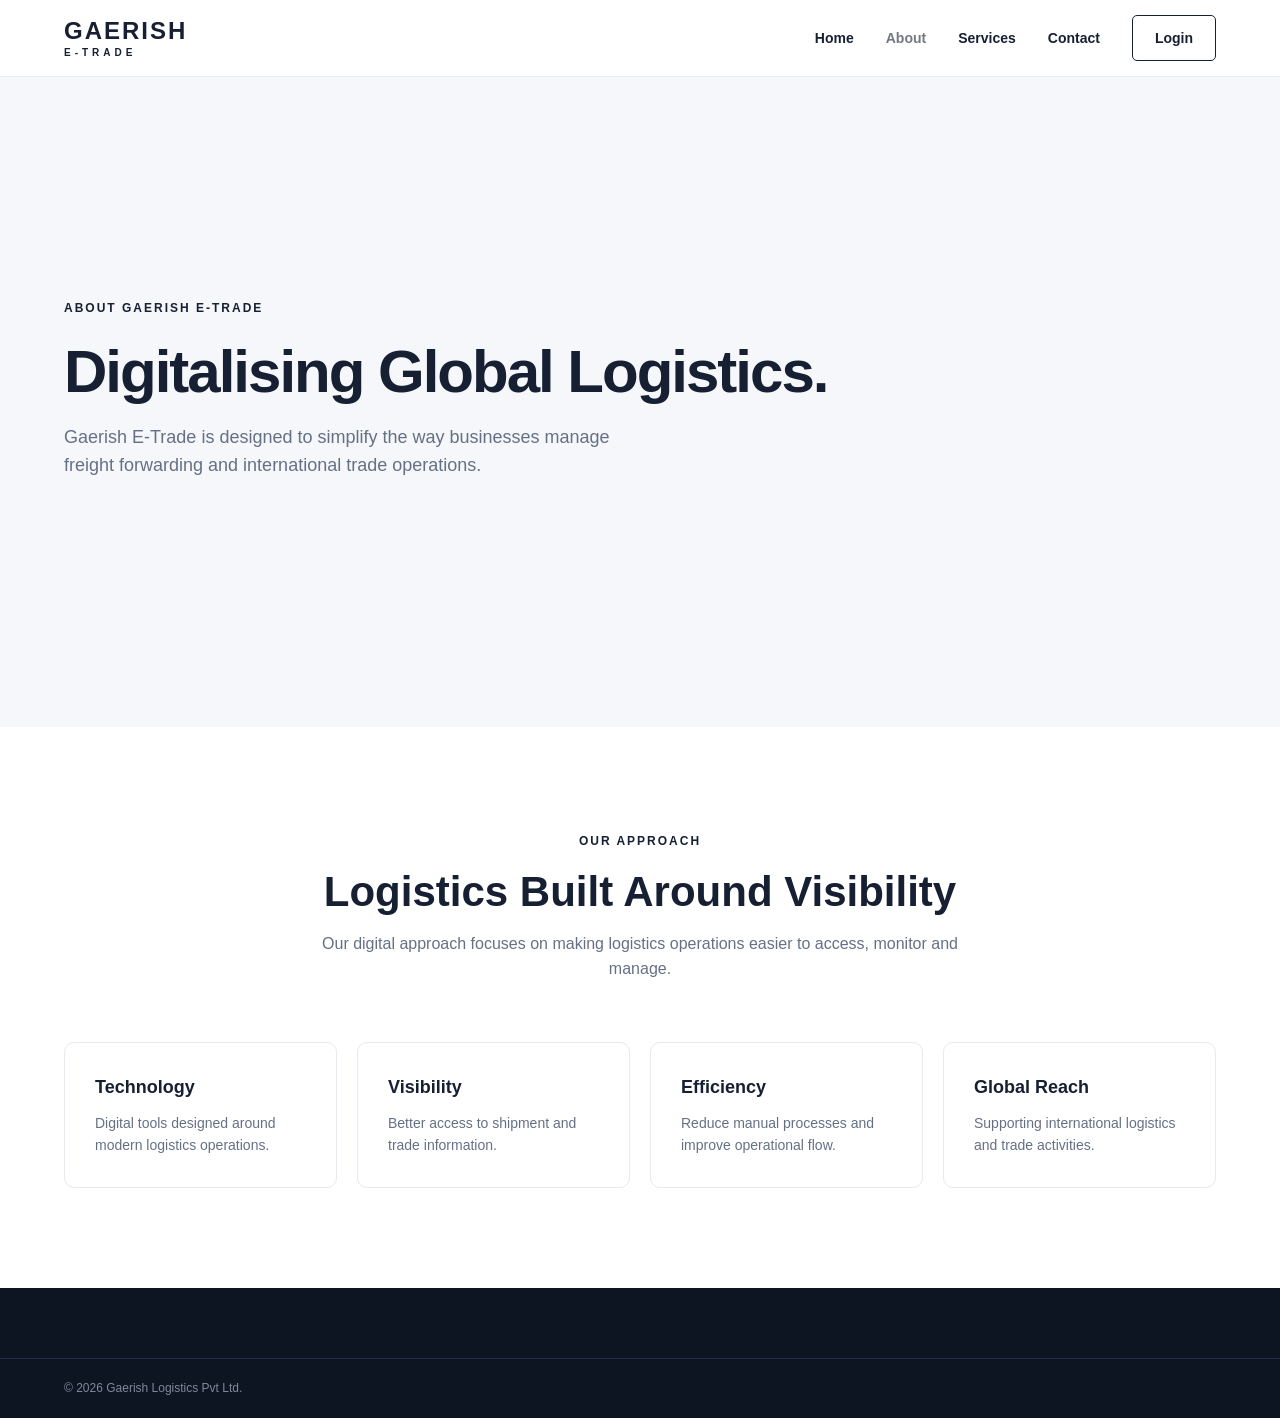
==== pages/about.html @ 7af6702e "Create about.html" ====
<!DOCTYPE html>
<html lang="en">

<head>

    <meta charset="UTF-8">

    <meta name="viewport"
          content="width=device-width, initial-scale=1.0">

    <title>About | Gaerish E-Trade</title>

    <link rel="stylesheet" href="../css/style.css">
    <link rel="stylesheet" href="../css/responsive.css">

</head>


<body>


<header class="header">

    <div class="container nav-container">

        <a href="../index.html" class="logo">

            <span class="logo-main">GAERISH</span>
            <span class="logo-sub">E-TRADE</span>

        </a>


        <nav class="navbar">

            <a href="../index.html">Home</a>
            <a href="about.html" class="active">About</a>
            <a href="services.html">Services</a>
            <a href="contact.html">Contact</a>

            <a href="login.html" class="login-btn">
                Login
            </a>

        </nav>

    </div>

</header>


<section class="hero">

    <div class="container">

        <span class="eyebrow">
            ABOUT GAERISH E-TRADE
        </span>

        <h1>
            Digitalising Global Logistics.
        </h1>

        <p>
            Gaerish E-Trade is designed to simplify the way businesses
            manage freight forwarding and international trade operations.
        </p>

    </div>

</section>


<section class="features">

    <div class="container">

        <div class="section-heading">

            <span class="eyebrow">
                OUR APPROACH
            </span>

            <h2>
                Logistics Built Around Visibility
            </h2>

            <p>
                Our digital approach focuses on making logistics
                operations easier to access, monitor and manage.
            </p>

        </div>


        <div class="feature-grid">

            <div class="feature-card">
                <h3>Technology</h3>
                <p>
                    Digital tools designed around modern logistics operations.
                </p>
            </div>

            <div class="feature-card">
                <h3>Visibility</h3>
                <p>
                    Better access to shipment and trade information.
                </p>
            </div>

            <div class="feature-card">
                <h3>Efficiency</h3>
                <p>
                    Reduce manual processes and improve operational flow.
                </p>
            </div>

            <div class="feature-card">
                <h3>Global Reach</h3>
                <p>
                    Supporting international logistics and trade activities.
                </p>
            </div>

        </div>

    </div>

</section>


<footer class="footer">

    <div class="footer-bottom">

        <div class="container">
            © <span class="current-year"></span>
            Gaerish Logistics Pvt Ltd.
        </div>

    </div>

</footer>


<script src="../js/main.js"></script>

</body>

</html>
---- css/style.css ----
/* =========================================
   GAERISH E-TRADE
   MAIN STYLESHEET
========================================= */

* {
    margin: 0;
    padding: 0;
    box-sizing: border-box;
}

html {
    scroll-behavior: smooth;
}

body {
    font-family: Arial, Helvetica, sans-serif;
    color: #172033;
    background: #ffffff;
    line-height: 1.6;
}

a {
    text-decoration: none;
    color: inherit;
}

.container {
    width: 90%;
    max-width: 1200px;
    margin: auto;
}


/* =========================================
   HEADER
========================================= */

.header {
    background: #ffffff;
    border-bottom: 1px solid #e8ebf0;
    position: sticky;
    top: 0;
    z-index: 1000;
}

.nav-container {
    height: 76px;
    display: flex;
    align-items: center;
    justify-content: space-between;
}


/* LOGO */

.logo {
    display: flex;
    flex-direction: column;
    line-height: 1;
}

.logo-main {
    font-size: 24px;
    font-weight: 800;
    letter-spacing: 2px;
}

.logo-sub {
    font-size: 10px;
    letter-spacing: 4px;
    margin-top: 5px;
    font-weight: 600;
}


/* NAVIGATION */

.navbar {
    display: flex;
    align-items: center;
    gap: 32px;
}

.navbar a {
    font-size: 14px;
    font-weight: 600;
    transition: 0.3s;
}

.navbar a:hover,
.navbar a.active {
    opacity: 0.6;
}

.login-btn {
    padding: 11px 22px;
    border: 1px solid #172033;
    border-radius: 5px;
}

.login-btn:hover {
    background: #172033;
    color: #ffffff;
    opacity: 1 !important;
}

.menu-toggle {
    display: none;
    background: none;
    border: none;
    font-size: 25px;
    cursor: pointer;
}


/* =========================================
   HERO
========================================= */

.hero {
    min-height: 650px;
    display: flex;
    align-items: center;
    background: #f5f7fa;
}

.hero-content {
    display: grid;
    grid-template-columns: 1.1fr 0.9fr;
    gap: 70px;
    align-items: center;
}

.eyebrow {
    font-size: 12px;
    font-weight: 700;
    letter-spacing: 2px;
    text-transform: uppercase;
}

.hero h1 {
    font-size: 60px;
    line-height: 1.05;
    margin: 20px 0;
    letter-spacing: -2px;
}

.hero h1 span {
    display: block;
}

.hero p {
    max-width: 600px;
    font-size: 18px;
    color: #667085;
    margin-bottom: 30px;
}

.hero-buttons {
    display: flex;
    gap: 15px;
}


/* BUTTONS */

.btn {
    display: inline-block;
    padding: 14px 26px;
    border-radius: 5px;
    font-weight: 700;
    font-size: 14px;
    transition: 0.3s;
}

.btn-primary {
    background: #172033;
    color: white;
}

.btn-primary:hover {
    transform: translateY(-2px);
}

.btn-secondary {
    border: 1px solid #172033;
}

.btn-secondary:hover {
    background: #172033;
    color: #ffffff;
}

.btn-light {
    background: #ffffff;
    color: #172033;
}


/* =========================================
   DASHBOARD CARD
========================================= */

.hero-card {
    display: flex;
    justify-content: center;
}

.dashboard-card {
    width: 100%;
    max-width: 430px;
    padding: 30px;
    background: #ffffff;
    border-radius: 14px;
    box-shadow: 0 20px 60px rgba(0, 0, 0, 0.08);
}

.dashboard-header {
    display: flex;
    justify-content: space-between;
    font-size: 13px;
    font-weight: 700;
}

.status {
    font-size: 10px;
    padding: 5px 9px;
    border-radius: 20px;
    background: #e8f5e9;
}

.shipment-number {
    font-size: 28px;
    font-weight: 800;
    margin: 30px 0;
}

.shipment-route {
    display: flex;
    align-items: center;
    justify-content: space-between;
    gap: 10px;
}

.shipment-route small {
    display: block;
    color: #8a94a6;
    font-size: 9px;
    margin-bottom: 4px;
}

.shipment-route strong {
    font-size: 13px;
}

.route-line {
    color: #8a94a6;
    font-size: 12px;
}

.progress {
    height: 6px;
    background: #e8ebef;
    margin: 35px 0 12px;
    border-radius: 10px;
}

.progress-bar {
    width: 70%;
    height: 100%;
    background: #172033;
    border-radius: 10px;
}

.shipment-footer {
    display: flex;
    justify-content: space-between;
    font-size: 12px;
    color: #667085;
}


/* =========================================
   FEATURES
========================================= */

.features {
    padding: 100px 0;
}

.section-heading {
    text-align: center;
    max-width: 700px;
    margin: 0 auto 60px;
}

.section-heading h2 {
    font-size: 42px;
    line-height: 1.15;
    margin: 15px 0;
}

.section-heading p {
    color: #667085;
}

.feature-grid {
    display: grid;
    grid-template-columns: repeat(4, 1fr);
    gap: 20px;
}

.feature-card {
    padding: 30px;
    border: 1px solid #e6e9ee;
    border-radius: 10px;
    transition: 0.3s;
}

.feature-card:hover {
    transform: translateY(-5px);
    box-shadow: 0 15px 40px rgba(0, 0, 0, 0.06);
}

.feature-icon {
    font-size: 28px;
    margin-bottom: 20px;
}

.feature-card h3 {
    margin-bottom: 10px;
    font-size: 18px;
}

.feature-card p {
    color: #667085;
    font-size: 14px;
}


/* =========================================
   CTA
========================================= */

.cta {
    padding: 80px 0;
    background: #172033;
    color: #ffffff;
}

.cta-content {
    display: flex;
    align-items: center;
    justify-content: space-between;
    gap: 30px;
}

.cta h2 {
    font-size: 40px;
    margin: 10px 0;
}

.cta p {
    color: #c5cad3;
}

.btn-light:hover {
    transform: translateY(-2px);
}


/* =========================================
   FOOTER
========================================= */

.footer {
    background: #0d1422;
    color: #ffffff;
    padding-top: 70px;
}

.footer-grid {
    display: grid;
    grid-template-columns: 2fr 1fr 1fr 1.5fr;
    gap: 50px;
    padding-bottom: 60px;
}

.footer-logo {
    margin-bottom: 20px;
}

.footer p {
    color: #aab2c0;
    font-size: 13px;
}

.footer h4 {
    margin-bottom: 20px;
}

.footer a {
    display: block;
    color: #aab2c0;
    font-size: 13px;
    margin-bottom: 10px;
}

.footer a:hover {
    color: #ffffff;
}

.footer-bottom {
    border-top: 1px solid #263044;
    padding: 20px 0;
    color: #7f899a;
    font-size: 12px;
}
---- css/responsive.css ----
/* =========================================
   RESPONSIVE DESIGN
========================================= */

@media (max-width: 900px) {

    .navbar {
        display: none;
        position: absolute;
        top: 76px;
        left: 0;
        width: 100%;
        background: #ffffff;
        padding: 25px;
        flex-direction: column;
        gap: 20px;
        border-bottom: 1px solid #e8ebf0;
    }

    .navbar.active {
        display: flex;
    }

    .menu-toggle {
        display: block;
    }

    .hero-content {
        grid-template-columns: 1fr;
        padding: 80px 0;
    }

    .hero h1 {
        font-size: 46px;
    }

    .feature-grid {
        grid-template-columns: repeat(2, 1fr);
    }

    .footer-grid {
        grid-template-columns: repeat(2, 1fr);
    }

    .cta-content {
        flex-direction: column;
        align-items: flex-start;
    }
}


@media (max-width: 600px) {

    .hero h1 {
        font-size: 38px;
    }

    .hero p {
        font-size: 16px;
    }

    .hero-buttons {
        flex-direction: column;
    }

    .btn {
        text-align: center;
    }

    .feature-grid {
        grid-template-columns: 1fr;
    }

    .section-heading h2 {
        font-size: 32px;
    }

    .cta h2 {
        font-size: 32px;
    }

    .footer-grid {
        grid-template-columns: 1fr;
        gap: 35px;
    }

    .dashboard-card {
        padding: 22px;
    }

    .shipment-route {
        flex-direction: column;
        align-items: flex-start;
    }

    .route-line {
        display: none;
    }
}
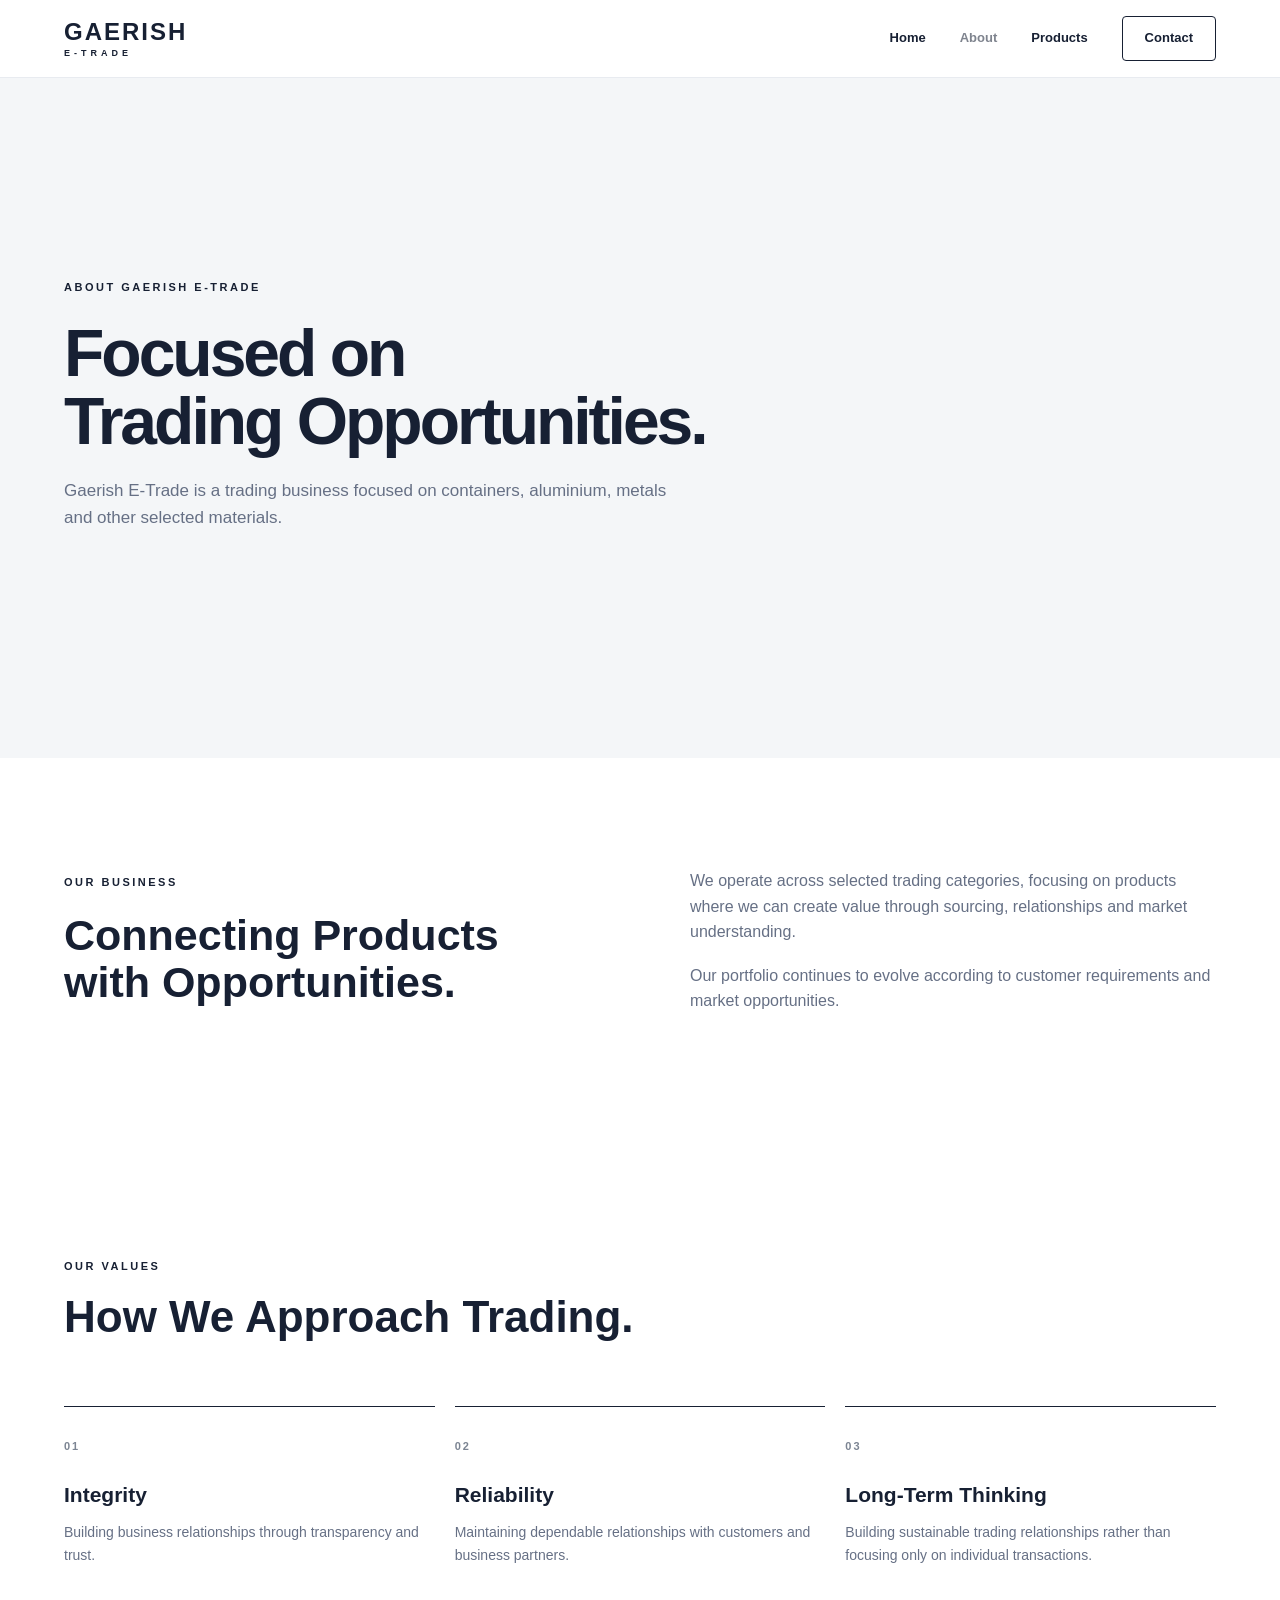
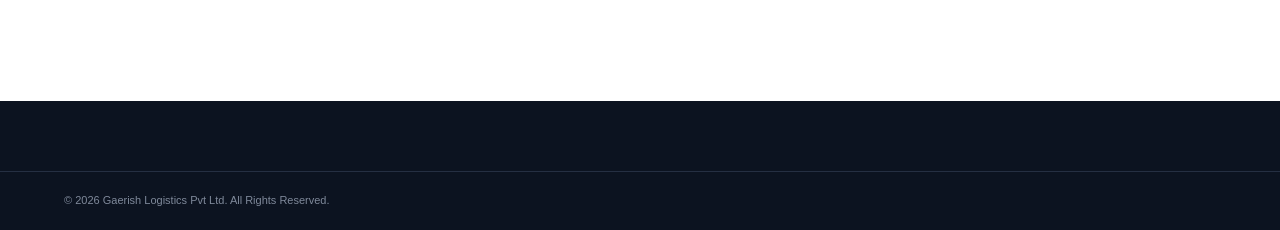
==== commit b311a76b: "Update about.html" ====
--- a/pages/about.html
+++ b/pages/about.html
@@ -10,8 +10,11 @@
 
     <title>About | Gaerish E-Trade</title>
 
-    <link rel="stylesheet" href="../css/style.css">
-    <link rel="stylesheet" href="../css/responsive.css">
+    <link rel="stylesheet"
+          href="../css/style.css">
+
+    <link rel="stylesheet"
+          href="../css/responsive.css">
 
 </head>
 
@@ -25,21 +28,34 @@
 
         <a href="../index.html" class="logo">
 
-            <span class="logo-main">GAERISH</span>
-            <span class="logo-sub">E-TRADE</span>
+            <span class="logo-main">
+                GAERISH
+            </span>
+
+            <span class="logo-sub">
+                E-TRADE
+            </span>
 
         </a>
 
 
         <nav class="navbar">
 
-            <a href="../index.html">Home</a>
-            <a href="about.html" class="active">About</a>
-            <a href="services.html">Services</a>
-            <a href="contact.html">Contact</a>
-
-            <a href="login.html" class="login-btn">
-                Login
+            <a href="../index.html">
+                Home
+            </a>
+
+            <a href="about.html" class="active">
+                About
+            </a>
+
+            <a href="products.html">
+                Products
+            </a>
+
+            <a href="contact.html"
+               class="contact-nav">
+                Contact
             </a>
 
         </nav>
@@ -58,12 +74,14 @@
         </span>
 
         <h1>
-            Digitalising Global Logistics.
+            Focused on
+            <span>Trading Opportunities.</span>
         </h1>
 
         <p>
-            Gaerish E-Trade is designed to simplify the way businesses
-            manage freight forwarding and international trade operations.
+            Gaerish E-Trade is a trading business focused
+            on containers, aluminium, metals and other
+            selected materials.
         </p>
 
     </div>
@@ -71,58 +89,117 @@
 </section>
 
 
-<section class="features">
+<section class="intro">
+
+    <div class="container intro-grid">
+
+        <div>
+
+            <span class="eyebrow">
+                OUR BUSINESS
+            </span>
+
+            <h2>
+                Connecting Products
+                with Opportunities.
+            </h2>
+
+        </div>
+
+
+        <div>
+
+            <p>
+                We operate across selected trading categories,
+                focusing on products where we can create value
+                through sourcing, relationships and market
+                understanding.
+            </p>
+
+            <p>
+                Our portfolio continues to evolve according
+                to customer requirements and market opportunities.
+            </p>
+
+        </div>
+
+    </div>
+
+</section>
+
+
+<section class="why-section">
 
     <div class="container">
 
-        <div class="section-heading">
+        <div class="section-heading left">
 
             <span class="eyebrow">
-                OUR APPROACH
+                OUR VALUES
             </span>
 
             <h2>
-                Logistics Built Around Visibility
+                How We Approach Trading.
             </h2>
 
-            <p>
-                Our digital approach focuses on making logistics
-                operations easier to access, monitor and manage.
-            </p>
-
-        </div>
-
-
-        <div class="feature-grid">
-
-            <div class="feature-card">
-                <h3>Technology</h3>
+        </div>
+
+
+        <div class="why-grid">
+
+            <div class="why-card">
+
+                <span class="why-number">
+                    01
+                </span>
+
+                <h3>
+                    Integrity
+                </h3>
+
                 <p>
-                    Digital tools designed around modern logistics operations.
+                    Building business relationships
+                    through transparency and trust.
                 </p>
+
             </div>
 
-            <div class="feature-card">
-                <h3>Visibility</h3>
+
+            <div class="why-card">
+
+                <span class="why-number">
+                    02
+                </span>
+
+                <h3>
+                    Reliability
+                </h3>
+
                 <p>
-                    Better access to shipment and trade information.
+                    Maintaining dependable relationships
+                    with customers and business partners.
                 </p>
+
             </div>
 
-            <div class="feature-card">
-                <h3>Efficiency</h3>
+
+            <div class="why-card">
+
+                <span class="why-number">
+                    03
+                </span>
+
+                <h3>
+                    Long-Term Thinking
+                </h3>
+
                 <p>
-                    Reduce manual processes and improve operational flow.
+                    Building sustainable trading relationships
+                    rather than focusing only on individual transactions.
                 </p>
+
             </div>
 
-            <div class="feature-card">
-                <h3>Global Reach</h3>
-                <p>
-                    Supporting international logistics and trade activities.
-                </p>
-            </div>
-
         </div>
 
     </div>
@@ -135,8 +212,11 @@
     <div class="footer-bottom">
 
         <div class="container">
+
             © <span class="current-year"></span>
             Gaerish Logistics Pvt Ltd.
+            All Rights Reserved.
+
         </div>
 
     </div>
--- a/css/style.css
+++ b/css/style.css
@@ -1,6 +1,6 @@
 /* =========================================
    GAERISH E-TRADE
-   MAIN STYLESHEET
+   MAIN STYLES
 ========================================= */
 
 * {
@@ -14,20 +14,29 @@
 }
 
 body {
-    font-family: Arial, Helvetica, sans-serif;
+    font-family:
+        Arial,
+        Helvetica,
+        sans-serif;
+
     color: #172033;
     background: #ffffff;
     line-height: 1.6;
 }
 
 a {
+    color: inherit;
     text-decoration: none;
-    color: inherit;
+}
+
+img {
+    max-width: 100%;
+    display: block;
 }
 
 .container {
     width: 90%;
-    max-width: 1200px;
+    max-width: 1220px;
     margin: auto;
 }
 
@@ -37,15 +46,18 @@
 ========================================= */
 
 .header {
+    height: 78px;
     background: #ffffff;
     border-bottom: 1px solid #e8ebf0;
+
     position: sticky;
     top: 0;
     z-index: 1000;
 }
 
 .nav-container {
-    height: 76px;
+    height: 100%;
+
     display: flex;
     align-items: center;
     justify-content: space-between;
@@ -57,20 +69,21 @@
 .logo {
     display: flex;
     flex-direction: column;
+
     line-height: 1;
 }
 
 .logo-main {
     font-size: 24px;
-    font-weight: 800;
+    font-weight: 900;
     letter-spacing: 2px;
 }
 
 .logo-sub {
-    font-size: 10px;
+    font-size: 9px;
+    font-weight: 700;
     letter-spacing: 4px;
     margin-top: 5px;
-    font-weight: 600;
 }
 
 
@@ -79,36 +92,46 @@
 .navbar {
     display: flex;
     align-items: center;
-    gap: 32px;
+    gap: 34px;
 }
 
 .navbar a {
-    font-size: 14px;
-    font-weight: 600;
-    transition: 0.3s;
-}
-
-.navbar a:hover,
-.navbar a.active {
-    opacity: 0.6;
-}
-
-.login-btn {
+    font-size: 13px;
+    font-weight: 700;
+
+    transition: 0.25s ease;
+}
+
+.navbar a:hover {
+    opacity: 0.55;
+}
+
+.navbar .active {
+    opacity: 0.55;
+}
+
+.contact-nav {
     padding: 11px 22px;
+
     border: 1px solid #172033;
-    border-radius: 5px;
-}
-
-.login-btn:hover {
+    border-radius: 4px;
+}
+
+.contact-nav:hover {
     background: #172033;
     color: #ffffff;
     opacity: 1 !important;
 }
 
+
+/* MOBILE MENU */
+
 .menu-toggle {
     display: none;
+
+    border: 0;
     background: none;
-    border: none;
+
     font-size: 25px;
     cursor: pointer;
 }
@@ -119,31 +142,42 @@
 ========================================= */
 
 .hero {
-    min-height: 650px;
+    min-height: 680px;
+
+    background: #f4f6f8;
+
     display: flex;
     align-items: center;
-    background: #f5f7fa;
 }
 
 .hero-content {
     display: grid;
-    grid-template-columns: 1.1fr 0.9fr;
-    gap: 70px;
+
+    grid-template-columns:
+        1.05fr
+        0.95fr;
+
+    gap: 80px;
+
     align-items: center;
 }
 
 .eyebrow {
-    font-size: 12px;
-    font-weight: 700;
-    letter-spacing: 2px;
+    font-size: 11px;
+    font-weight: 800;
+
+    letter-spacing: 2.5px;
+
     text-transform: uppercase;
 }
 
 .hero h1 {
-    font-size: 60px;
-    line-height: 1.05;
-    margin: 20px 0;
-    letter-spacing: -2px;
+    font-size: 66px;
+    line-height: 1.02;
+
+    letter-spacing: -3px;
+
+    margin: 22px 0;
 }
 
 .hero h1 span {
@@ -151,32 +185,41 @@
 }
 
 .hero p {
-    max-width: 600px;
-    font-size: 18px;
+    max-width: 610px;
+
     color: #667085;
-    margin-bottom: 30px;
+
+    font-size: 17px;
+
+    margin-bottom: 32px;
 }
 
 .hero-buttons {
     display: flex;
-    gap: 15px;
-}
-
-
-/* BUTTONS */
+    gap: 14px;
+}
+
+
+/* =========================================
+   BUTTONS
+========================================= */
 
 .btn {
     display: inline-block;
-    padding: 14px 26px;
-    border-radius: 5px;
-    font-weight: 700;
-    font-size: 14px;
-    transition: 0.3s;
+
+    padding: 14px 25px;
+
+    border-radius: 4px;
+
+    font-size: 13px;
+    font-weight: 800;
+
+    transition: 0.25s ease;
 }
 
 .btn-primary {
     background: #172033;
-    color: white;
+    color: #ffffff;
 }
 
 .btn-primary:hover {
@@ -197,144 +240,353 @@
     color: #172033;
 }
 
-
-/* =========================================
-   DASHBOARD CARD
-========================================= */
-
-.hero-card {
+.btn-light:hover {
+    transform: translateY(-2px);
+}
+
+
+/* =========================================
+   HERO VISUAL
+========================================= */
+
+.hero-visual {
     display: flex;
     justify-content: center;
 }
 
-.dashboard-card {
+.hero-panel {
     width: 100%;
-    max-width: 430px;
-    padding: 30px;
+    max-width: 460px;
+
+    min-height: 480px;
+
+    background:
+        linear-gradient(
+            145deg,
+            #172033,
+            #303b50
+        );
+
+    color: #ffffff;
+
+    padding: 35px;
+
+    position: relative;
+
+    box-shadow:
+        0 25px 70px
+        rgba(0, 0, 0, 0.14);
+}
+
+.panel-top {
+    display: flex;
+    justify-content: space-between;
+
+    font-size: 10px;
+    letter-spacing: 2px;
+    font-weight: 800;
+}
+
+.panel-content {
+    position: absolute;
+
+    left: 35px;
+    right: 35px;
+    bottom: 40px;
+}
+
+.panel-label {
+    font-size: 10px;
+    letter-spacing: 2px;
+}
+
+.panel-content h2 {
+    font-size: 43px;
+    line-height: 1.1;
+
+    margin: 20px 0;
+}
+
+.panel-line {
+    height: 1px;
+    width: 70px;
+
     background: #ffffff;
-    border-radius: 14px;
-    box-shadow: 0 20px 60px rgba(0, 0, 0, 0.08);
-}
-
-.dashboard-header {
-    display: flex;
-    justify-content: space-between;
+
+    margin-bottom: 20px;
+}
+
+.panel-content p {
+    color: #c7ccd5;
+
+    font-size: 14px;
+}
+
+
+/* =========================================
+   INTRO
+========================================= */
+
+.intro {
+    padding: 110px 0;
+}
+
+.intro-grid {
+    display: grid;
+
+    grid-template-columns: 1fr 1fr;
+
+    gap: 100px;
+}
+
+.intro h2 {
+    font-size: 43px;
+    line-height: 1.1;
+
+    margin-top: 18px;
+}
+
+.intro p {
+    color: #667085;
+
+    font-size: 16px;
+
+    margin-bottom: 18px;
+}
+
+.text-link {
+    display: inline-block;
+
+    margin-top: 10px;
+
+    font-weight: 800;
+
     font-size: 13px;
-    font-weight: 700;
-}
-
-.status {
-    font-size: 10px;
-    padding: 5px 9px;
-    border-radius: 20px;
-    background: #e8f5e9;
-}
-
-.shipment-number {
-    font-size: 28px;
-    font-weight: 800;
-    margin: 30px 0;
-}
-
-.shipment-route {
-    display: flex;
-    align-items: center;
-    justify-content: space-between;
-    gap: 10px;
-}
-
-.shipment-route small {
-    display: block;
-    color: #8a94a6;
-    font-size: 9px;
-    margin-bottom: 4px;
-}
-
-.shipment-route strong {
-    font-size: 13px;
-}
-
-.route-line {
-    color: #8a94a6;
-    font-size: 12px;
-}
-
-.progress {
-    height: 6px;
-    background: #e8ebef;
-    margin: 35px 0 12px;
-    border-radius: 10px;
-}
-
-.progress-bar {
-    width: 70%;
-    height: 100%;
-    background: #172033;
-    border-radius: 10px;
-}
-
-.shipment-footer {
-    display: flex;
-    justify-content: space-between;
-    font-size: 12px;
-    color: #667085;
-}
-
-
-/* =========================================
-   FEATURES
-========================================= */
-
-.features {
-    padding: 100px 0;
-}
+
+    border-bottom: 1px solid #172033;
+
+    padding-bottom: 4px;
+}
+
+
+/* =========================================
+   SECTION HEADING
+========================================= */
 
 .section-heading {
     text-align: center;
+
     max-width: 700px;
-    margin: 0 auto 60px;
+
+    margin:
+        0 auto
+        65px;
+}
+
+.section-heading.left {
+    text-align: left;
+
+    margin-left: 0;
 }
 
 .section-heading h2 {
-    font-size: 42px;
-    line-height: 1.15;
+    font-size: 44px;
+    line-height: 1.1;
+
     margin: 15px 0;
 }
 
 .section-heading p {
     color: #667085;
-}
-
-.feature-grid {
+
+    font-size: 15px;
+}
+
+
+/* =========================================
+   PRODUCTS
+========================================= */
+
+.products-section {
+    padding: 110px 0;
+
+    background: #f6f7f9;
+}
+
+.product-grid {
     display: grid;
-    grid-template-columns: repeat(4, 1fr);
+
+    grid-template-columns:
+        repeat(4, 1fr);
+
     gap: 20px;
 }
 
-.feature-card {
-    padding: 30px;
+.product-card {
+    background: #ffffff;
+
+    overflow: hidden;
+
     border: 1px solid #e6e9ee;
-    border-radius: 10px;
-    transition: 0.3s;
-}
-
-.feature-card:hover {
-    transform: translateY(-5px);
-    box-shadow: 0 15px 40px rgba(0, 0, 0, 0.06);
-}
-
-.feature-icon {
-    font-size: 28px;
-    margin-bottom: 20px;
-}
-
-.feature-card h3 {
-    margin-bottom: 10px;
-    font-size: 18px;
-}
-
-.feature-card p {
+
+    transition: 0.3s ease;
+}
+
+.product-card:hover {
+    transform: translateY(-6px);
+
+    box-shadow:
+        0 20px 45px
+        rgba(0, 0, 0, 0.08);
+}
+
+.product-image {
+    height: 250px;
+
+    position: relative;
+
+    background-size: cover;
+    background-position: center;
+}
+
+
+/*
+   Replace these backgrounds later
+   with your actual product images.
+*/
+
+.container-image {
+    background:
+        linear-gradient(
+            135deg,
+            #657182,
+            #c4c9cf
+        );
+}
+
+.aluminium-image {
+    background:
+        linear-gradient(
+            135deg,
+            #b6bbc0,
+            #eceeef
+        );
+}
+
+.metals-image {
+    background:
+        linear-gradient(
+            135deg,
+            #464f5c,
+            #9da5ae
+        );
+}
+
+.other-image {
+    background:
+        linear-gradient(
+            135deg,
+            #596576,
+            #aeb5be
+        );
+}
+
+.product-overlay {
+    position: absolute;
+
+    top: 18px;
+    right: 18px;
+
+    width: 35px;
+    height: 35px;
+
+    border-radius: 50%;
+
+    background: rgba(255,255,255,0.9);
+
+    display: flex;
+    align-items: center;
+    justify-content: center;
+
+    font-size: 10px;
+    font-weight: 800;
+}
+
+.product-content {
+    padding: 27px;
+}
+
+.product-number {
+    font-size: 10px;
+
+    letter-spacing: 2px;
+
+    color: #7c8593;
+
+    font-weight: 800;
+}
+
+.product-content h3 {
+    font-size: 22px;
+
+    margin: 8px 0;
+}
+
+.product-content p {
     color: #667085;
+
+    font-size: 13px;
+}
+
+.products-button {
+    text-align: center;
+
+    margin-top: 50px;
+}
+
+
+/* =========================================
+   WHY SECTION
+========================================= */
+
+.why-section {
+    padding: 110px 0;
+}
+
+.why-grid {
+    display: grid;
+
+    grid-template-columns:
+        repeat(3, 1fr);
+
+    gap: 20px;
+}
+
+.why-card {
+    border-top: 1px solid #172033;
+
+    padding: 25px 0;
+}
+
+.why-number {
+    font-size: 11px;
+
+    font-weight: 800;
+
+    letter-spacing: 2px;
+
+    color: #7c8593;
+}
+
+.why-card h3 {
+    margin: 20px 0 10px;
+
+    font-size: 21px;
+}
+
+.why-card p {
+    color: #667085;
+
     font-size: 14px;
 }
 
@@ -345,66 +597,81 @@
 
 .cta {
     padding: 80px 0;
+
     background: #172033;
+
     color: #ffffff;
 }
 
 .cta-content {
     display: flex;
+
     align-items: center;
+
     justify-content: space-between;
-    gap: 30px;
+
+    gap: 40px;
 }
 
 .cta h2 {
     font-size: 40px;
-    margin: 10px 0;
+
+    line-height: 1.1;
+
+    margin: 12px 0;
 }
 
 .cta p {
     color: #c5cad3;
 }
 
-.btn-light:hover {
-    transform: translateY(-2px);
-}
-
 
 /* =========================================
    FOOTER
 ========================================= */
 
 .footer {
-    background: #0d1422;
+    background: #0c1320;
+
     color: #ffffff;
+
     padding-top: 70px;
 }
 
 .footer-grid {
     display: grid;
-    grid-template-columns: 2fr 1fr 1fr 1.5fr;
+
+    grid-template-columns:
+        2fr 1fr 1fr 1.5fr;
+
     gap: 50px;
+
     padding-bottom: 60px;
 }
 
-.footer-logo {
+.footer-brand p {
+    max-width: 300px;
+
+    margin-top: 20px;
+}
+
+.footer h4 {
+    font-size: 14px;
+
     margin-bottom: 20px;
 }
 
-.footer p {
+.footer p,
+.footer a {
     color: #aab2c0;
+
     font-size: 13px;
-}
-
-.footer h4 {
-    margin-bottom: 20px;
+
+    margin-bottom: 10px;
 }
 
 .footer a {
     display: block;
-    color: #aab2c0;
-    font-size: 13px;
-    margin-bottom: 10px;
 }
 
 .footer a:hover {
@@ -412,8 +679,11 @@
 }
 
 .footer-bottom {
-    border-top: 1px solid #263044;
+    border-top: 1px solid #252f42;
+
     padding: 20px 0;
+
     color: #7f899a;
-    font-size: 12px;
-}
+
+    font-size: 11px;
+}
--- a/css/responsive.css
+++ b/css/responsive.css
@@ -1,20 +1,64 @@
 /* =========================================
-   RESPONSIVE DESIGN
+   RESPONSIVE
 ========================================= */
 
-@media (max-width: 900px) {
+@media (max-width: 1000px) {
+
+    .navbar {
+        gap: 20px;
+    }
+
+    .hero-content {
+        grid-template-columns: 1fr;
+        padding: 90px 0;
+    }
+
+    .hero h1 {
+        font-size: 55px;
+    }
+
+    .hero-visual {
+        justify-content: flex-start;
+    }
+
+    .product-grid {
+        grid-template-columns:
+            repeat(2, 1fr);
+    }
+
+    .footer-grid {
+        grid-template-columns:
+            repeat(2, 1fr);
+    }
+
+}
+
+
+@media (max-width: 700px) {
+
+    .header {
+        height: 70px;
+    }
 
     .navbar {
         display: none;
+
         position: absolute;
-        top: 76px;
+
+        top: 70px;
         left: 0;
+
         width: 100%;
+
+        padding: 25px;
+
         background: #ffffff;
-        padding: 25px;
+
+        border-bottom: 1px solid #e8ebf0;
+
         flex-direction: column;
+
         gap: 20px;
-        border-bottom: 1px solid #e8ebf0;
     }
 
     .navbar.active {
@@ -25,38 +69,9 @@
         display: block;
     }
 
-    .hero-content {
-        grid-template-columns: 1fr;
-        padding: 80px 0;
-    }
-
     .hero h1 {
-        font-size: 46px;
-    }
-
-    .feature-grid {
-        grid-template-columns: repeat(2, 1fr);
-    }
-
-    .footer-grid {
-        grid-template-columns: repeat(2, 1fr);
-    }
-
-    .cta-content {
-        flex-direction: column;
-        align-items: flex-start;
-    }
-}
-
-
-@media (max-width: 600px) {
-
-    .hero h1 {
-        font-size: 38px;
-    }
-
-    .hero p {
-        font-size: 16px;
+        font-size: 44px;
+        letter-spacing: -2px;
     }
 
     .hero-buttons {
@@ -67,33 +82,50 @@
         text-align: center;
     }
 
-    .feature-grid {
+    .hero-panel {
+        min-height: 400px;
+    }
+
+    .panel-content h2 {
+        font-size: 35px;
+    }
+
+    .intro-grid {
+        grid-template-columns: 1fr;
+
+        gap: 35px;
+    }
+
+    .intro h2 {
+        font-size: 35px;
+    }
+
+    .section-heading h2 {
+        font-size: 35px;
+    }
+
+    .product-grid {
         grid-template-columns: 1fr;
     }
 
-    .section-heading h2 {
-        font-size: 32px;
+    .why-grid {
+        grid-template-columns: 1fr;
+    }
+
+    .cta-content {
+        flex-direction: column;
+
+        align-items: flex-start;
     }
 
     .cta h2 {
-        font-size: 32px;
+        font-size: 33px;
     }
 
     .footer-grid {
         grid-template-columns: 1fr;
+
         gap: 35px;
     }
 
-    .dashboard-card {
-        padding: 22px;
-    }
-
-    .shipment-route {
-        flex-direction: column;
-        align-items: flex-start;
-    }
-
-    .route-line {
-        display: none;
-    }
 }
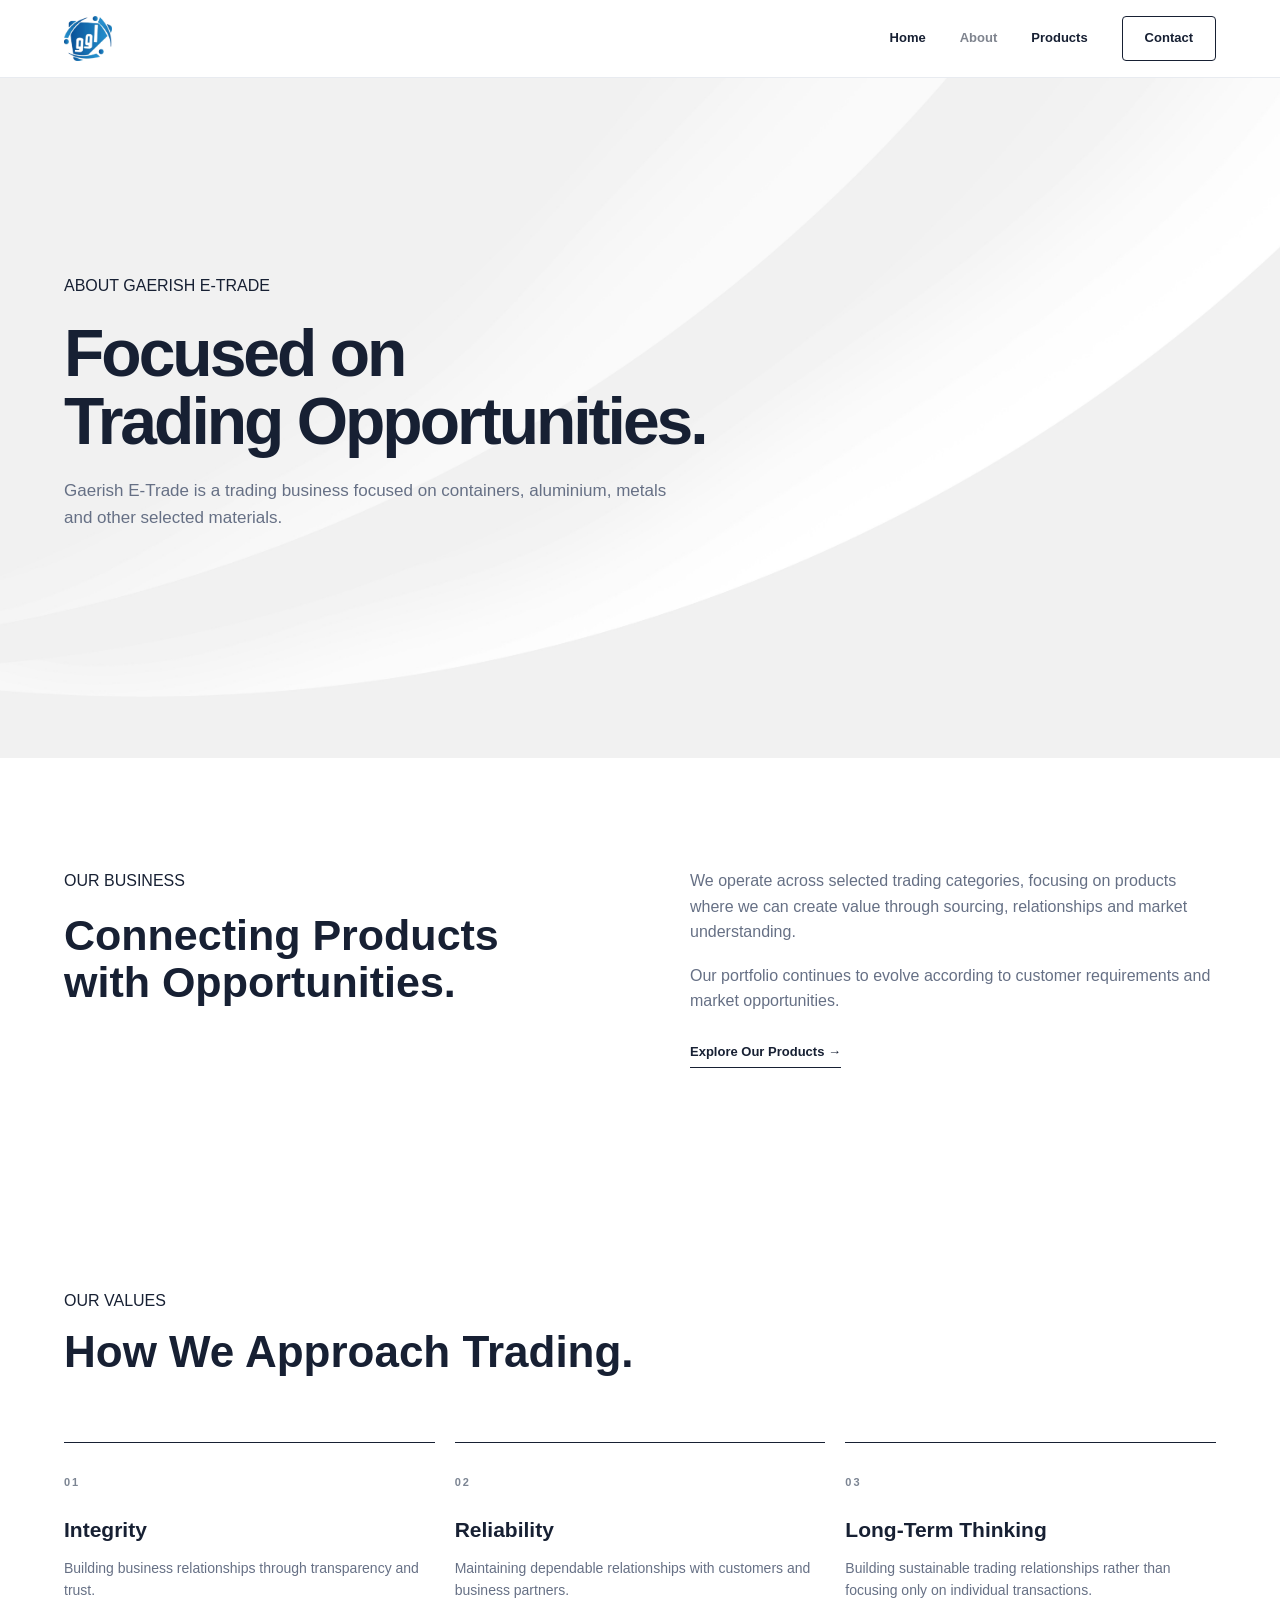
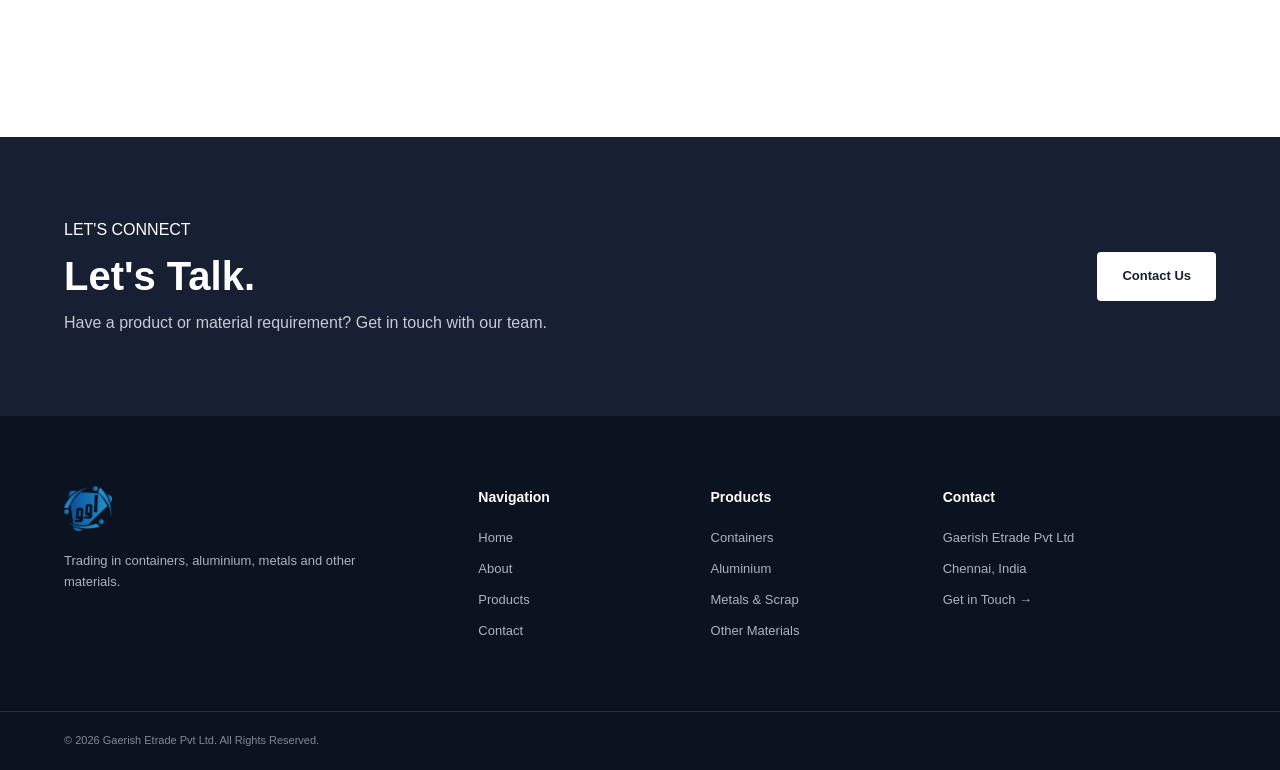
==== commit fe941ffe: "Update about.html" ====
--- a/pages/about.html
+++ b/pages/about.html
@@ -10,6 +10,9 @@
 
     <title>About | Gaerish E-Trade</title>
 
+    <meta name="description"
+          content="Learn about Gaerish E-Trade and our focused trading business in containers, aluminium, metals and other materials.">
+
     <link rel="stylesheet"
           href="../css/style.css">
 
@@ -22,30 +25,38 @@
 <body>
 
 
+<!-- =========================================
+     HEADER
+========================================= -->
+
 <header class="header">
 
     <div class="container nav-container">
 
-        <a href="../index.html" class="logo">
-
-            <span class="logo-main">
-                GAERISH
-            </span>
-
-            <span class="logo-sub">
-                E-TRADE
-            </span>
+
+        <!-- LOGO -->
+
+        <a href="../index.html"
+           class="logo">
+
+            <img src="../images/logo/logo.png"
+                 alt="Gaerish E-Trade Logo">
 
         </a>
 
 
-        <nav class="navbar">
+
+        <!-- NAVIGATION -->
+
+        <nav class="navbar"
+             id="navbar">
 
             <a href="../index.html">
                 Home
             </a>
 
-            <a href="about.html" class="active">
+            <a href="about.html"
+               class="active">
                 About
             </a>
 
@@ -60,23 +71,43 @@
 
         </nav>
 
+
+
+        <!-- MOBILE MENU -->
+
+        <button class="menu-toggle"
+                id="menuToggle"
+                aria-label="Open Menu">
+
+            ☰
+
+        </button>
+
     </div>
 
 </header>
 
 
-<section class="hero">
+
+<!-- =========================================
+     ABOUT HERO
+========================================= -->
+
+<section class="hero about-hero">
 
     <div class="container">
+
 
         <span class="eyebrow">
             ABOUT GAERISH E-TRADE
         </span>
+
 
         <h1>
             Focused on
             <span>Trading Opportunities.</span>
         </h1>
+
 
         <p>
             Gaerish E-Trade is a trading business focused
@@ -89,15 +120,22 @@
 </section>
 
 
+
+<!-- =========================================
+     OUR BUSINESS
+========================================= -->
+
 <section class="intro">
 
     <div class="container intro-grid">
+
 
         <div>
 
             <span class="eyebrow">
                 OUR BUSINESS
             </span>
+
 
             <h2>
                 Connecting Products
@@ -107,19 +145,30 @@
         </div>
 
 
-        <div>
-
-            <p>
-                We operate across selected trading categories,
-                focusing on products where we can create value
-                through sourcing, relationships and market
-                understanding.
-            </p>
-
-            <p>
-                Our portfolio continues to evolve according
-                to customer requirements and market opportunities.
-            </p>
+
+        <div>
+
+            <p>
+                We operate across selected trading
+                categories, focusing on products where
+                we can create value through sourcing,
+                relationships and market understanding.
+            </p>
+
+
+            <p>
+                Our portfolio continues to evolve
+                according to customer requirements
+                and market opportunities.
+            </p>
+
+
+            <a href="products.html"
+               class="text-link">
+
+                Explore Our Products →
+
+            </a>
 
         </div>
 
@@ -128,9 +177,15 @@
 </section>
 
 
+
+<!-- =========================================
+     OUR VALUES
+========================================= -->
+
 <section class="why-section">
 
     <div class="container">
+
 
         <div class="section-heading left">
 
@@ -138,6 +193,7 @@
                 OUR VALUES
             </span>
 
+
             <h2>
                 How We Approach Trading.
             </h2>
@@ -145,7 +201,11 @@
         </div>
 
 
+
         <div class="why-grid">
+
+
+            <!-- VALUE 01 -->
 
             <div class="why-card">
 
@@ -153,9 +213,11 @@
                     01
                 </span>
 
+
                 <h3>
                     Integrity
                 </h3>
+
 
                 <p>
                     Building business relationships
@@ -165,15 +227,20 @@
             </div>
 
 
+
+            <!-- VALUE 02 -->
+
             <div class="why-card">
 
                 <span class="why-number">
                     02
                 </span>
 
+
                 <h3>
                     Reliability
                 </h3>
+
 
                 <p>
                     Maintaining dependable relationships
@@ -183,19 +250,25 @@
             </div>
 
 
+
+            <!-- VALUE 03 -->
+
             <div class="why-card">
 
                 <span class="why-number">
                     03
                 </span>
 
+
                 <h3>
                     Long-Term Thinking
                 </h3>
 
+
                 <p>
-                    Building sustainable trading relationships
-                    rather than focusing only on individual transactions.
+                    Building sustainable trading
+                    relationships rather than focusing
+                    only on individual transactions.
                 </p>
 
             </div>
@@ -207,14 +280,183 @@
 </section>
 
 
+
+<!-- =========================================
+     CTA
+========================================= -->
+
+<section class="cta">
+
+    <div class="container cta-content">
+
+
+        <div>
+
+            <span class="eyebrow">
+                LET'S CONNECT
+            </span>
+
+
+            <h2>
+                Let's Talk.
+            </h2>
+
+
+            <p>
+                Have a product or material requirement?
+                Get in touch with our team.
+            </p>
+
+        </div>
+
+
+        <a href="contact.html"
+           class="btn btn-light">
+
+            Contact Us
+
+        </a>
+
+    </div>
+
+</section>
+
+
+
+<!-- =========================================
+     FOOTER
+========================================= -->
+
 <footer class="footer">
 
+    <div class="container footer-grid">
+
+
+        <!-- BRAND -->
+
+        <div class="footer-brand">
+
+            <a href="../index.html"
+               class="logo">
+
+                <img src="../images/logo/logo.png"
+                     alt="Gaerish E-Trade Logo">
+
+            </a>
+
+
+            <p>
+                Trading in containers, aluminium,
+                metals and other materials.
+            </p>
+
+        </div>
+
+
+
+        <!-- NAVIGATION -->
+
+        <div>
+
+            <h4>
+                Navigation
+            </h4>
+
+
+            <a href="../index.html">
+                Home
+            </a>
+
+
+            <a href="about.html">
+                About
+            </a>
+
+
+            <a href="products.html">
+                Products
+            </a>
+
+
+            <a href="contact.html">
+                Contact
+            </a>
+
+        </div>
+
+
+
+        <!-- PRODUCTS -->
+
+        <div>
+
+            <h4>
+                Products
+            </h4>
+
+
+            <a href="products.html#containers">
+                Containers
+            </a>
+
+
+            <a href="products.html#aluminium">
+                Aluminium
+            </a>
+
+
+            <a href="products.html#metals">
+                Metals &amp; Scrap
+            </a>
+
+
+            <a href="products.html#other">
+                Other Materials
+            </a>
+
+        </div>
+
+
+
+        <!-- CONTACT -->
+
+        <div>
+
+            <h4>
+                Contact
+            </h4>
+
+
+            <p>
+                Gaerish Etrade Pvt Ltd
+            </p>
+
+
+            <p>
+                Chennai, India
+            </p>
+
+
+            <a href="contact.html">
+                Get in Touch →
+            </a>
+
+        </div>
+
+    </div>
+
+
+
+    <!-- FOOTER BOTTOM -->
+
     <div class="footer-bottom">
 
         <div class="container">
 
-            © <span class="current-year"></span>
-            Gaerish Logistics Pvt Ltd.
+            ©
+            <span class="current-year"></span>
+
+            Gaerish Etrade Pvt Ltd.
             All Rights Reserved.
 
         </div>
@@ -224,8 +466,12 @@
 </footer>
 
 
+
+<!-- JAVASCRIPT -->
+
 <script src="../js/main.js"></script>
 
+
 </body>
 
 </html>
--- a/css/style.css
+++ b/css/style.css
@@ -68,24 +68,21 @@
 
 .logo {
     display: flex;
-    flex-direction: column;
+
+    align-items: center;
 
     line-height: 1;
 }
 
-.logo-main {
-    font-size: 24px;
-    font-weight: 900;
-    letter-spacing: 2px;
-}
-
-.logo-sub {
-    font-size: 9px;
-    font-weight: 700;
-    letter-spacing: 4px;
-    margin-top: 5px;
-}
-
+.logo img {
+    height: 45px;
+
+    width: auto;
+
+    max-width: none;
+
+    display: block;
+}
 
 /* NAVIGATION */
 
@@ -144,11 +141,46 @@
 .hero {
     min-height: 680px;
 
-    background: #f4f6f8;
-
-    display: flex;
+    position: relative;
+
+    display: flex;
+
     align-items: center;
-}
+
+    overflow: hidden;
+
+    /* YOUR ACTUAL HERO IMAGE */
+    background-image: url("../images/banner/hero.jpg");
+
+    background-size: cover;
+
+    background-position: center;
+
+    background-repeat: no-repeat;
+}
+
+
+/* HERO DARK / WHITE OVERLAY */
+
+.hero-overlay {
+    position: absolute;
+
+    inset: 0;
+
+    z-index: 0;
+
+    background:
+        linear-gradient(
+            90deg,
+            rgba(255, 255, 255, 0.96) 0%,
+            rgba(255, 255, 255, 0.88) 38%,
+            rgba(255, 255, 255, 0.35) 70%,
+            rgba(255, 255, 255, 0.15) 100%
+        );
+}
+
+
+/* HERO CONTENT */
 
 .hero-content {
     display: grid;
@@ -160,19 +192,22 @@
     gap: 80px;
 
     align-items: center;
-}
-
-.eyebrow {
-    font-size: 11px;
-    font-weight: 800;
-
-    letter-spacing: 2.5px;
-
-    text-transform: uppercase;
+
+    position: relative;
+
+    z-index: 1;
+}
+
+
+/* HERO TEXT */
+
+.hero-text {
+    max-width: 680px;
 }
 
 .hero h1 {
     font-size: 66px;
+
     line-height: 1.02;
 
     letter-spacing: -3px;
@@ -194,11 +229,100 @@
     margin-bottom: 32px;
 }
 
+
+/* HERO BUTTONS */
+
 .hero-buttons {
     display: flex;
+
     gap: 14px;
 }
 
+
+/* HERO VISUAL */
+
+.hero-visual {
+    display: flex;
+
+    justify-content: center;
+}
+
+.hero-panel {
+    width: 100%;
+
+    max-width: 460px;
+
+    min-height: 480px;
+
+    background:
+        linear-gradient(
+            145deg,
+            rgba(23, 32, 51, 0.96),
+            rgba(48, 59, 80, 0.92)
+        );
+
+    color: #ffffff;
+
+    padding: 35px;
+
+    position: relative;
+
+    box-shadow:
+        0 25px 70px
+        rgba(0, 0, 0, 0.20);
+}
+
+.panel-top {
+    display: flex;
+
+    justify-content: space-between;
+
+    font-size: 10px;
+
+    letter-spacing: 2px;
+
+    font-weight: 800;
+}
+
+.panel-content {
+    position: absolute;
+
+    left: 35px;
+
+    right: 35px;
+
+    bottom: 40px;
+}
+
+.panel-label {
+    font-size: 10px;
+
+    letter-spacing: 2px;
+}
+
+.panel-content h2 {
+    font-size: 43px;
+
+    line-height: 1.1;
+
+    margin: 20px 0;
+}
+
+.panel-line {
+    height: 1px;
+
+    width: 70px;
+
+    background: #ffffff;
+
+    margin-bottom: 20px;
+}
+
+.panel-content p {
+    color: #c7ccd5;
+
+    font-size: 14px;
+}
 
 /* =========================================
    BUTTONS
@@ -450,66 +574,66 @@
 }
 
 
-/*
-   Replace these backgrounds later
-   with your actual product images.
-*/
-
-.container-image {
-    background:
-        linear-gradient(
-            135deg,
-            #657182,
-            #c4c9cf
-        );
-}
-
-.aluminium-image {
-    background:
-        linear-gradient(
-            135deg,
-            #b6bbc0,
-            #eceeef
-        );
-}
-
-.metals-image {
-    background:
-        linear-gradient(
-            135deg,
-            #464f5c,
-            #9da5ae
-        );
-}
-
-.other-image {
-    background:
-        linear-gradient(
-            135deg,
-            #596576,
-            #aeb5be
-        );
+/* =========================================
+   PRODUCT IMAGES
+========================================= */
+
+.product-image {
+    height: 250px;
+
+    position: relative;
+
+    overflow: hidden;
+
+    background: #e9edf1;
+}
+
+.product-image img {
+    width: 100%;
+
+    height: 100%;
+
+    max-width: none;
+
+    object-fit: cover;
+
+    object-position: center;
+
+    display: block;
+
+    transition: transform 0.4s ease;
+}
+
+.product-card:hover .product-image img {
+    transform: scale(1.05);
 }
 
 .product-overlay {
     position: absolute;
 
     top: 18px;
+
     right: 18px;
 
     width: 35px;
+
     height: 35px;
 
     border-radius: 50%;
 
-    background: rgba(255,255,255,0.9);
-
-    display: flex;
+    background: rgba(255, 255, 255, 0.9);
+
+    display: flex;
+
     align-items: center;
+
     justify-content: center;
 
     font-size: 10px;
+
     font-weight: 800;
+
+    z-index: 2;
 }
 
 .product-content {
@@ -687,3 +811,18 @@
 
     font-size: 11px;
 }
+.container-image {
+    background: url("../images/products/containers.jpg") center/cover no-repeat;
+}
+
+.aluminium-image {
+    background: url("../images/products/aluminium.jpg") center/cover no-repeat;
+}
+
+.metals-image {
+    background: url("../images/products/metals.jpg") center/cover no-repeat;
+}
+
+.other-image {
+    background: url("../images/products/other-materials.jpg") center/cover no-repeat;
+}
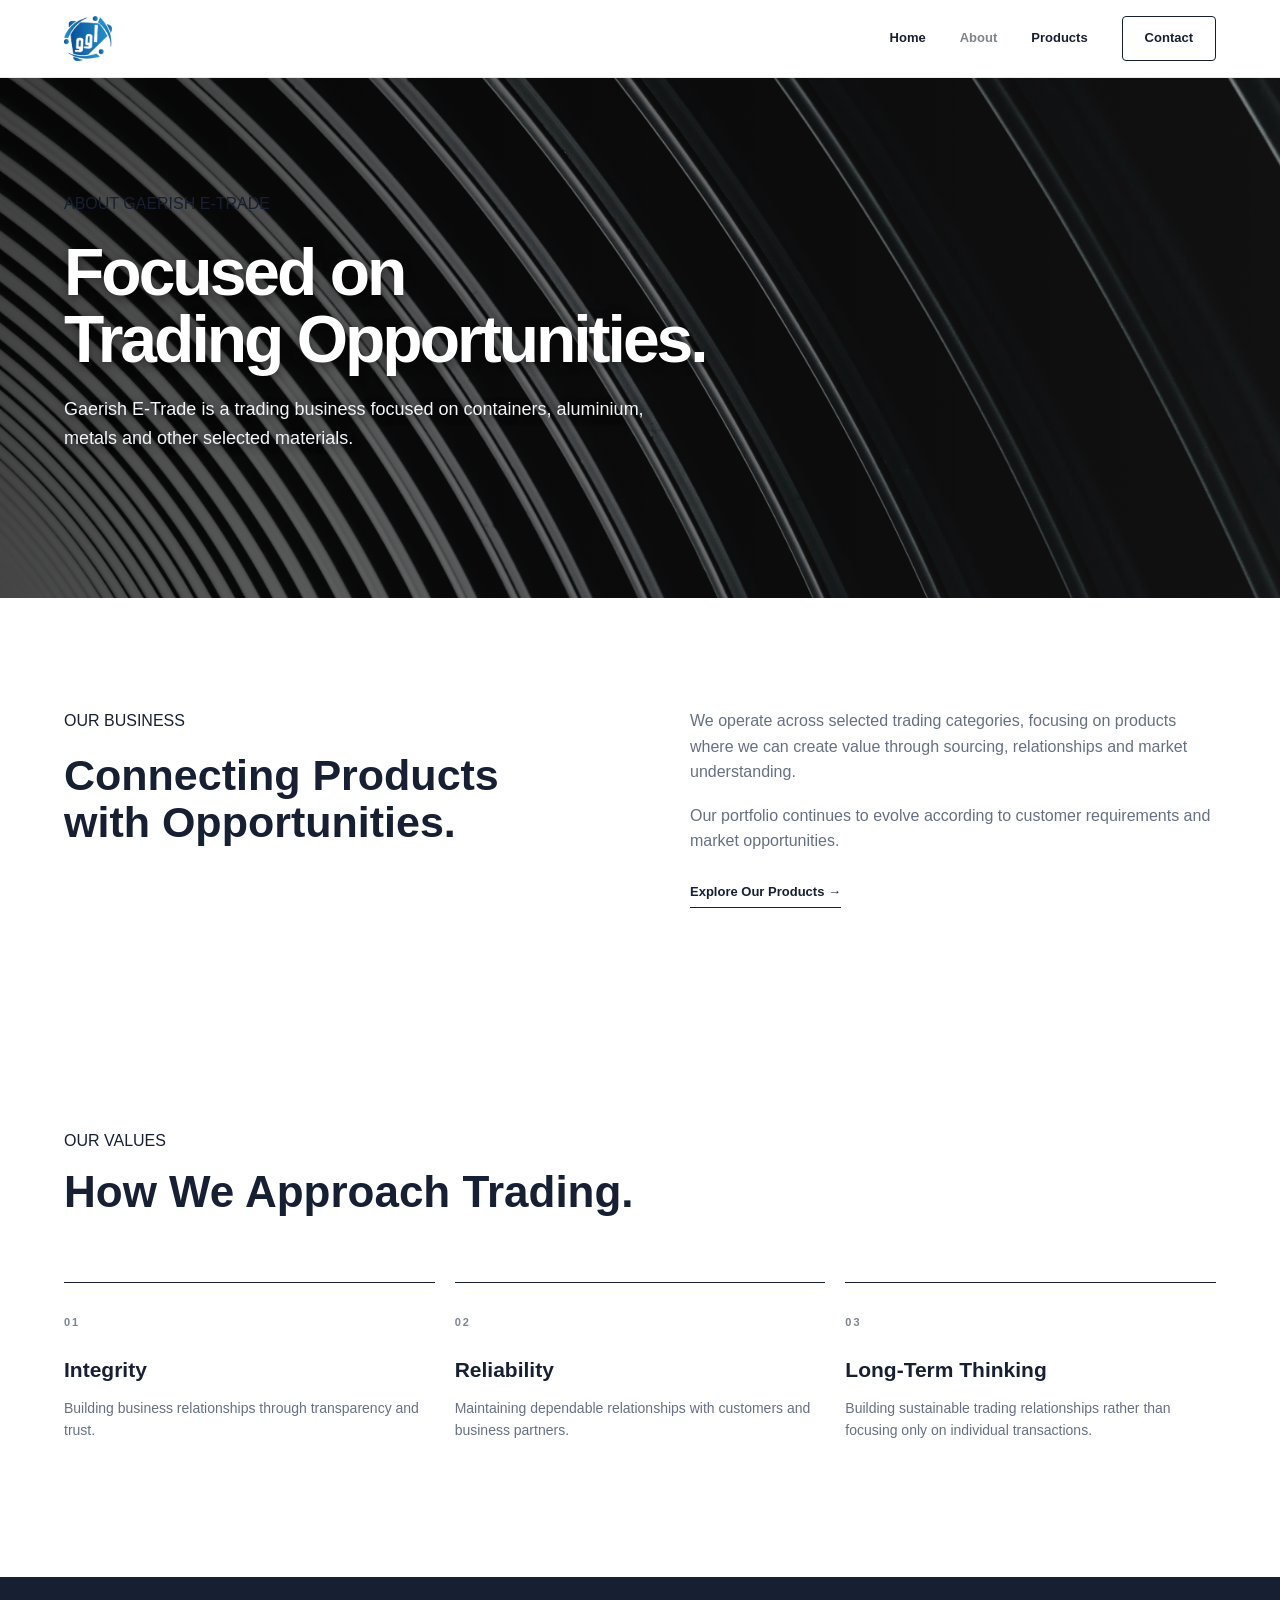
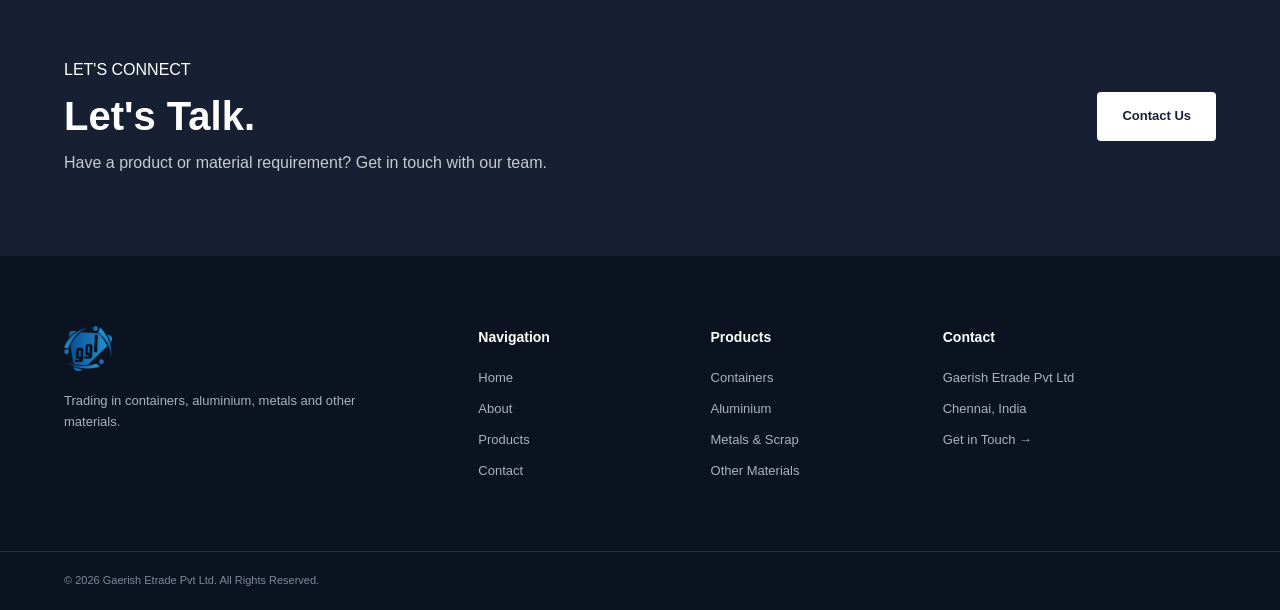
==== commit 55fe3e7a: "Update about.html" ====
--- a/pages/about.html
+++ b/pages/about.html
@@ -94,6 +94,8 @@
 ========================================= -->
 
 <section class="hero about-hero">
+
+    <div class="hero-overlay"></div>
 
     <div class="container">
 
--- a/css/style.css
+++ b/css/style.css
@@ -14,11 +14,7 @@
 }
 
 body {
-    font-family:
-        Arial,
-        Helvetica,
-        sans-serif;
-
+    font-family: Arial, Helvetica, sans-serif;
     color: #172033;
     background: #ffffff;
     line-height: 1.6;
@@ -68,21 +64,17 @@
 
 .logo {
     display: flex;
-
     align-items: center;
-
     line-height: 1;
 }
 
 .logo img {
     height: 45px;
-
     width: auto;
-
     max-width: none;
-
     display: block;
 }
+
 
 /* NAVIGATION */
 
@@ -95,7 +87,6 @@
 .navbar a {
     font-size: 13px;
     font-weight: 700;
-
     transition: 0.25s ease;
 }
 
@@ -109,7 +100,6 @@
 
 .contact-nav {
     padding: 11px 22px;
-
     border: 1px solid #172033;
     border-radius: 4px;
 }
@@ -125,10 +115,8 @@
 
 .menu-toggle {
     display: none;
-
     border: 0;
     background: none;
-
     font-size: 25px;
     cursor: pointer;
 }
@@ -139,67 +127,128 @@
 ========================================= */
 
 .hero {
-    min-height: 680px;
+    min-height: 520px;
 
     position: relative;
 
     display: flex;
-
     align-items: center;
 
     overflow: hidden;
 
-    /* YOUR ACTUAL HERO IMAGE */
+    background-size: cover;
+    background-position: center;
+    background-repeat: no-repeat;
+}
+
+
+/* =========================================
+   HOME HERO
+========================================= */
+
+.home-hero {
     background-image: url("../images/banner/hero.jpg");
-
-    background-size: cover;
-
-    background-position: center;
-
-    background-repeat: no-repeat;
-}
-
-
-/* HERO DARK / WHITE OVERLAY */
+}
+
+
+/* FIX HOME ALIGNMENT */
+
+.home-hero > .container {
+    display: grid;
+
+    grid-template-columns: 1fr 1fr;
+
+    align-items: center;
+
+    gap: 70px;
+
+    position: relative;
+    z-index: 2;
+}
+
+
+/* =========================================
+   ABOUT HERO
+========================================= */
+
+.about-hero {
+    background-image: url("../images/banner/about.jpg");
+}
+
+
+/* =========================================
+   CONTACT HERO
+========================================= */
+
+.contact-hero {
+    background-image: url("../images/banner/contact.jpg");
+}
+
+
+/* =========================================
+   HERO OVERLAY
+========================================= */
 
 .hero-overlay {
     position: absolute;
-
     inset: 0;
-
     z-index: 0;
 
     background:
         linear-gradient(
             90deg,
             rgba(255, 255, 255, 0.96) 0%,
-            rgba(255, 255, 255, 0.88) 38%,
-            rgba(255, 255, 255, 0.35) 70%,
-            rgba(255, 255, 255, 0.15) 100%
+            rgba(255, 255, 255, 0.88) 45%,
+            rgba(255, 255, 255, 0.30) 100%
         );
 }
 
 
-/* HERO CONTENT */
-
-.hero-content {
-    display: grid;
-
-    grid-template-columns:
-        1.05fr
-        0.95fr;
-
-    gap: 80px;
-
-    align-items: center;
-
+/* =========================================
+   ABOUT OVERLAY
+   DARK IMAGE = LIGHT TEXT
+========================================= */
+
+.about-hero .hero-overlay {
+    background:
+        linear-gradient(
+            90deg,
+            rgba(0, 0, 0, 0.72) 0%,
+            rgba(0, 0, 0, 0.48) 55%,
+            rgba(0, 0, 0, 0.20) 100%
+        );
+}
+
+
+/* =========================================
+   CONTACT OVERLAY
+========================================= */
+
+.contact-hero .hero-overlay {
+    background:
+        linear-gradient(
+            90deg,
+            rgba(255, 255, 255, 0.86) 0%,
+            rgba(255, 255, 255, 0.68) 55%,
+            rgba(255, 255, 255, 0.25) 100%
+        );
+}
+
+
+/* =========================================
+   HERO CONTENT
+========================================= */
+
+.hero-content,
+.hero > .container {
     position: relative;
-
     z-index: 1;
 }
 
 
-/* HERO TEXT */
+/* =========================================
+   HERO TEXT
+========================================= */
 
 .hero-text {
     max-width: 680px;
@@ -207,11 +256,8 @@
 
 .hero h1 {
     font-size: 66px;
-
     line-height: 1.02;
-
     letter-spacing: -3px;
-
     margin: 22px 0;
 }
 
@@ -221,151 +267,80 @@
 
 .hero p {
     max-width: 610px;
-
     color: #667085;
-
     font-size: 17px;
-
     margin-bottom: 32px;
 }
 
 
-/* HERO BUTTONS */
+/* =========================================
+   ABOUT TEXT
+========================================= */
+
+.about-hero .hero-text {
+    max-width: 720px;
+}
+
+.about-hero h1 {
+    color: #ffffff;
+
+    font-size: 66px;
+    line-height: 1.02;
+
+    text-shadow:
+        0 3px 12px rgba(0, 0, 0, 0.45);
+}
+
+.about-hero p {
+    color: #f2f4f7;
+
+    font-size: 18px;
+
+    text-shadow:
+        0 2px 8px rgba(0, 0, 0, 0.50);
+}
+
+
+/* About small heading / label */
+
+.about-hero .hero-label,
+.about-hero .label,
+.about-hero small {
+    color: #ffffff !important;
+}
+
+
+/* =========================================
+   CONTACT TEXT
+========================================= */
+
+.contact-hero .hero-content {
+    margin-left: auto;
+}
+
+.contact-hero .hero-text {
+    max-width: 760px;
+}
+
+.contact-hero h1 {
+    color: #172033;
+    font-size: 72px;
+    line-height: 0.98;
+}
+
+.contact-hero p {
+    color: #344054;
+    font-size: 19px;
+}
+
+
+/* =========================================
+   HERO BUTTONS
+========================================= */
 
 .hero-buttons {
     display: flex;
-
     gap: 14px;
-}
-
-
-/* HERO VISUAL */
-
-.hero-visual {
-    display: flex;
-
-    justify-content: center;
-}
-
-.hero-panel {
-    width: 100%;
-
-    max-width: 460px;
-
-    min-height: 480px;
-
-    background:
-        linear-gradient(
-            145deg,
-            rgba(23, 32, 51, 0.96),
-            rgba(48, 59, 80, 0.92)
-        );
-
-    color: #ffffff;
-
-    padding: 35px;
-
-    position: relative;
-
-    box-shadow:
-        0 25px 70px
-        rgba(0, 0, 0, 0.20);
-}
-
-.panel-top {
-    display: flex;
-
-    justify-content: space-between;
-
-    font-size: 10px;
-
-    letter-spacing: 2px;
-
-    font-weight: 800;
-}
-
-.panel-content {
-    position: absolute;
-
-    left: 35px;
-
-    right: 35px;
-
-    bottom: 40px;
-}
-
-.panel-label {
-    font-size: 10px;
-
-    letter-spacing: 2px;
-}
-
-.panel-content h2 {
-    font-size: 43px;
-
-    line-height: 1.1;
-
-    margin: 20px 0;
-}
-
-.panel-line {
-    height: 1px;
-
-    width: 70px;
-
-    background: #ffffff;
-
-    margin-bottom: 20px;
-}
-
-.panel-content p {
-    color: #c7ccd5;
-
-    font-size: 14px;
-}
-
-/* =========================================
-   BUTTONS
-========================================= */
-
-.btn {
-    display: inline-block;
-
-    padding: 14px 25px;
-
-    border-radius: 4px;
-
-    font-size: 13px;
-    font-weight: 800;
-
-    transition: 0.25s ease;
-}
-
-.btn-primary {
-    background: #172033;
-    color: #ffffff;
-}
-
-.btn-primary:hover {
-    transform: translateY(-2px);
-}
-
-.btn-secondary {
-    border: 1px solid #172033;
-}
-
-.btn-secondary:hover {
-    background: #172033;
-    color: #ffffff;
-}
-
-.btn-light {
-    background: #ffffff;
-    color: #172033;
-}
-
-.btn-light:hover {
-    transform: translateY(-2px);
 }
 
 
@@ -376,13 +351,19 @@
 .hero-visual {
     display: flex;
     justify-content: center;
-}
+    align-items: center;
+}
+
+
+/* =========================================
+   HERO PANEL
+========================================= */
 
 .hero-panel {
     width: 100%;
     max-width: 460px;
 
-    min-height: 480px;
+    min-height: 450px;
 
     background:
         linear-gradient(
@@ -399,8 +380,13 @@
 
     box-shadow:
         0 25px 70px
-        rgba(0, 0, 0, 0.14);
-}
+        rgba(0, 0, 0, 0.20);
+}
+
+
+/* =========================================
+   PANEL TOP
+========================================= */
 
 .panel-top {
     display: flex;
@@ -411,6 +397,11 @@
     font-weight: 800;
 }
 
+
+/* =========================================
+   PANEL CONTENT
+========================================= */
+
 .panel-content {
     position: absolute;
 
@@ -427,7 +418,6 @@
 .panel-content h2 {
     font-size: 43px;
     line-height: 1.1;
-
     margin: 20px 0;
 }
 
@@ -442,8 +432,52 @@
 
 .panel-content p {
     color: #c7ccd5;
-
     font-size: 14px;
+}
+
+
+/* =========================================
+   BUTTONS
+========================================= */
+
+.btn {
+    display: inline-block;
+
+    padding: 14px 25px;
+
+    border-radius: 4px;
+
+    font-size: 13px;
+    font-weight: 800;
+
+    transition: 0.25s ease;
+}
+
+.btn-primary {
+    background: #172033;
+    color: #ffffff;
+}
+
+.btn-primary:hover {
+    transform: translateY(-2px);
+}
+
+.btn-secondary {
+    border: 1px solid #172033;
+}
+
+.btn-secondary:hover {
+    background: #172033;
+    color: #ffffff;
+}
+
+.btn-light {
+    background: #ffffff;
+    color: #172033;
+}
+
+.btn-light:hover {
+    transform: translateY(-2px);
 }
 
 
@@ -457,24 +491,19 @@
 
 .intro-grid {
     display: grid;
-
     grid-template-columns: 1fr 1fr;
-
     gap: 100px;
 }
 
 .intro h2 {
     font-size: 43px;
     line-height: 1.1;
-
     margin-top: 18px;
 }
 
 .intro p {
     color: #667085;
-
     font-size: 16px;
-
     margin-bottom: 18px;
 }
 
@@ -484,7 +513,6 @@
     margin-top: 10px;
 
     font-weight: 800;
-
     font-size: 13px;
 
     border-bottom: 1px solid #172033;
@@ -502,27 +530,22 @@
 
     max-width: 700px;
 
-    margin:
-        0 auto
-        65px;
+    margin: 0 auto 65px;
 }
 
 .section-heading.left {
     text-align: left;
-
     margin-left: 0;
 }
 
 .section-heading h2 {
     font-size: 44px;
     line-height: 1.1;
-
     margin: 15px 0;
 }
 
 .section-heading p {
     color: #667085;
-
     font-size: 15px;
 }
 
@@ -533,16 +556,12 @@
 
 .products-section {
     padding: 110px 0;
-
     background: #f6f7f9;
 }
 
 .product-grid {
     display: grid;
-
-    grid-template-columns:
-        repeat(4, 1fr);
-
+    grid-template-columns: repeat(4, 1fr);
     gap: 20px;
 }
 
@@ -564,25 +583,16 @@
         rgba(0, 0, 0, 0.08);
 }
 
+
+/* =========================================
+   PRODUCT IMAGES
+========================================= */
+
 .product-image {
     height: 250px;
 
     position: relative;
 
-    background-size: cover;
-    background-position: center;
-}
-
-
-/* =========================================
-   PRODUCT IMAGES
-========================================= */
-
-.product-image {
-    height: 250px;
-
-    position: relative;
-
     overflow: hidden;
 
     background: #e9edf1;
@@ -590,13 +600,11 @@
 
 .product-image img {
     width: 100%;
-
     height: 100%;
 
     max-width: none;
 
     object-fit: cover;
-
     object-position: center;
 
     display: block;
@@ -612,11 +620,9 @@
     position: absolute;
 
     top: 18px;
-
     right: 18px;
 
     width: 35px;
-
     height: 35px;
 
     border-radius: 50%;
@@ -624,13 +630,10 @@
     background: rgba(255, 255, 255, 0.9);
 
     display: flex;
-
     align-items: center;
-
     justify-content: center;
 
     font-size: 10px;
-
     font-weight: 800;
 
     z-index: 2;
@@ -652,20 +655,38 @@
 
 .product-content h3 {
     font-size: 22px;
-
     margin: 8px 0;
 }
 
 .product-content p {
     color: #667085;
-
     font-size: 13px;
 }
 
 .products-button {
     text-align: center;
-
     margin-top: 50px;
+}
+
+
+/* =========================================
+   PRODUCT BACKGROUND IMAGES
+========================================= */
+
+.container-image {
+    background: url("../images/products/containers.jpg") center/cover no-repeat;
+}
+
+.aluminium-image {
+    background: url("../images/products/aluminium.jpg") center/cover no-repeat;
+}
+
+.metals-image {
+    background: url("../images/products/metals.jpg") center/cover no-repeat;
+}
+
+.other-image {
+    background: url("../images/products/other-materials.jpg") center/cover no-repeat;
 }
 
 
@@ -679,38 +700,29 @@
 
 .why-grid {
     display: grid;
-
-    grid-template-columns:
-        repeat(3, 1fr);
-
+    grid-template-columns: repeat(3, 1fr);
     gap: 20px;
 }
 
 .why-card {
     border-top: 1px solid #172033;
-
     padding: 25px 0;
 }
 
 .why-number {
     font-size: 11px;
-
     font-weight: 800;
-
     letter-spacing: 2px;
-
     color: #7c8593;
 }
 
 .why-card h3 {
     margin: 20px 0 10px;
-
     font-size: 21px;
 }
 
 .why-card p {
     color: #667085;
-
     font-size: 14px;
 }
 
@@ -811,18 +823,115 @@
 
     font-size: 11px;
 }
-.container-image {
-    background: url("../images/products/containers.jpg") center/cover no-repeat;
-}
-
-.aluminium-image {
-    background: url("../images/products/aluminium.jpg") center/cover no-repeat;
-}
-
-.metals-image {
-    background: url("../images/products/metals.jpg") center/cover no-repeat;
-}
-
-.other-image {
-    background: url("../images/products/other-materials.jpg") center/cover no-repeat;
-}
+
+
+/* =========================================
+   PRODUCTS HERO
+========================================= */
+
+.products-hero {
+    background: #f4f6f8;
+}
+
+
+/* =========================================
+   MOBILE
+========================================= */
+
+@media (max-width: 900px) {
+
+    .navbar {
+        gap: 18px;
+    }
+
+    .home-hero > .container {
+        grid-template-columns: 1fr;
+        gap: 50px;
+    }
+
+    .hero h1 {
+        font-size: 52px;
+    }
+
+    .hero-visual {
+        justify-content: center;
+    }
+
+    .product-grid {
+        grid-template-columns: repeat(2, 1fr);
+    }
+
+    .why-grid {
+        grid-template-columns: 1fr;
+    }
+
+    .footer-grid {
+        grid-template-columns: 1fr 1fr;
+    }
+}
+
+
+@media (max-width: 600px) {
+
+    .header {
+        height: 68px;
+    }
+
+    .logo img {
+        height: 40px;
+    }
+
+    .navbar {
+        gap: 10px;
+    }
+
+    .navbar a {
+        font-size: 11px;
+    }
+
+    .contact-nav {
+        padding: 8px 12px;
+    }
+
+    .hero {
+        min-height: auto;
+        padding: 80px 0;
+    }
+
+    .hero h1,
+    .about-hero h1,
+    .contact-hero h1 {
+        font-size: 45px;
+        letter-spacing: -2px;
+    }
+
+    .hero p {
+        font-size: 15px;
+    }
+
+    .hero-buttons {
+        flex-wrap: wrap;
+    }
+
+    .hero-panel {
+        min-height: 400px;
+    }
+
+    .product-grid {
+        grid-template-columns: 1fr;
+    }
+
+    .intro-grid {
+        grid-template-columns: 1fr;
+        gap: 40px;
+    }
+
+    .footer-grid {
+        grid-template-columns: 1fr;
+    }
+
+    .cta-content {
+        flex-direction: column;
+        align-items: flex-start;
+    }
+}
